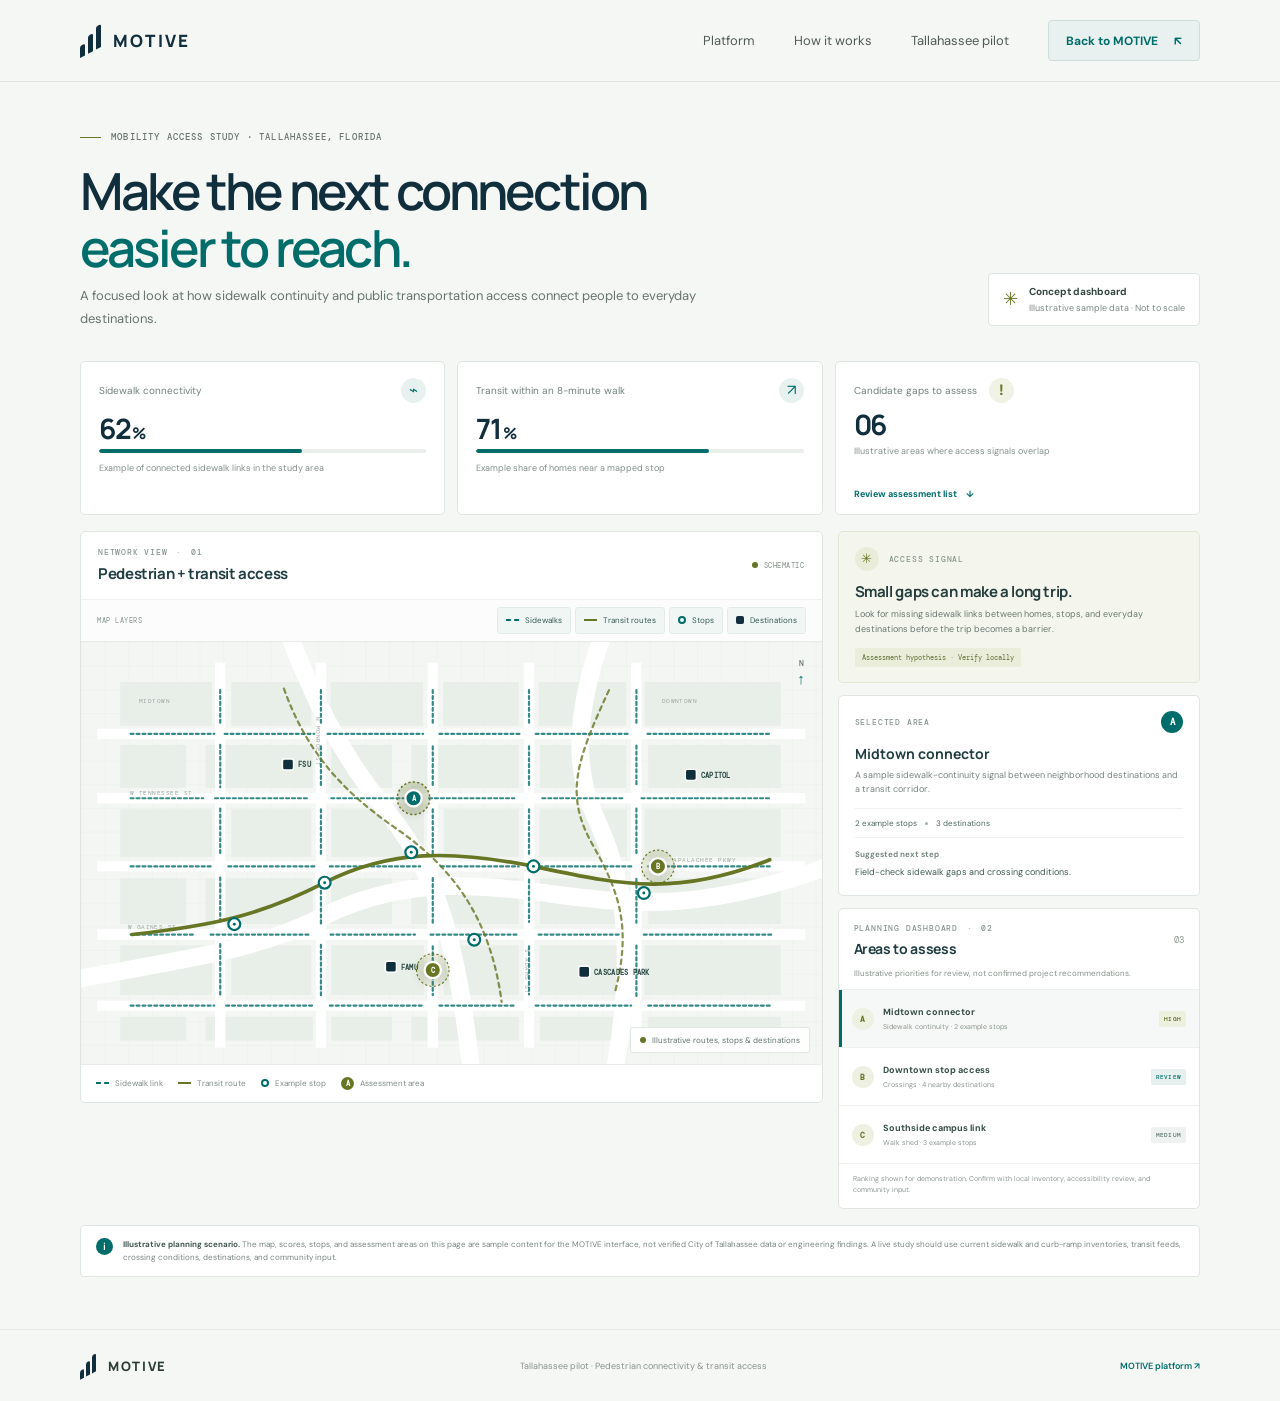
==== tallahassee.html @ 6d442eca "Add Tallahassee mobility access dashboard Co-authored-by: Copilot App <223556219+Copilot@users.norep" ====
<!doctype html>
<html lang="en">
  <head>
    <meta charset="UTF-8" />
    <meta name="viewport" content="width=device-width, initial-scale=1.0" />
    <meta
      name="description"
      content="Explore an illustrative MOTIVE planning dashboard for pedestrian connectivity and transit access in Tallahassee, Florida."
    />
    <meta name="theme-color" content="#ffffff" />
    <title>Tallahassee Pilot — MOTIVE</title>
    <link rel="stylesheet" href="styles.css" />
    <link rel="stylesheet" href="tallahassee.css" />
    <script src="tallahassee.js" defer></script>
  </head>
  <body class="city-page">
    <header class="site-header">
      <a class="brand" href="index.html" aria-label="MOTIVE home">
        <span class="brand-mark" aria-hidden="true"><span></span><span></span><span></span></span>
        <span>MOTIVE</span>
      </a>
      <button class="menu-toggle" type="button" aria-expanded="false" aria-controls="primary-nav">
        <span class="sr-only">Toggle navigation</span>
        <span></span><span></span>
      </button>
      <nav class="primary-nav" id="primary-nav" aria-label="Main navigation">
        <a href="index.html#platform">Platform</a>
        <a href="index.html#workflow">How it works</a>
        <a href="tallahassee.html" aria-current="page">Tallahassee pilot</a>
        <a class="nav-cta" href="index.html">Back to MOTIVE <span aria-hidden="true">↖</span></a>
      </nav>
    </header>

    <main class="city-dashboard">
      <section class="city-intro">
        <div>
          <p class="eyebrow"><span class="eyebrow-line"></span> Mobility access study · Tallahassee, Florida</p>
          <h1>Make the next connection<br /><span>easier to reach.</span></h1>
          <p class="city-description">
            A focused look at how sidewalk continuity and public transportation access connect people to everyday destinations.
          </p>
        </div>
        <div class="scenario-badge">
          <span class="scenario-icon" aria-hidden="true">✳</span>
          <span><strong>Concept dashboard</strong><small>Illustrative sample data · Not to scale</small></span>
        </div>
      </section>

      <section class="indicator-grid" aria-label="Illustrative mobility indicators">
        <article class="indicator-card">
          <div class="indicator-heading"><span>Sidewalk connectivity</span><span class="indicator-icon connectivity-icon" aria-hidden="true">⌁</span></div>
          <div class="indicator-value">62<span>%</span></div>
          <div class="indicator-track" role="progressbar" aria-label="Illustrative sidewalk connectivity" aria-valuemin="0" aria-valuemax="100" aria-valuenow="62"><i style="width: 62%"></i></div>
          <p>Example of connected sidewalk links in the study area</p>
        </article>
        <article class="indicator-card">
          <div class="indicator-heading"><span>Transit within an 8-minute walk</span><span class="indicator-icon transit-icon" aria-hidden="true">↗</span></div>
          <div class="indicator-value">71<span>%</span></div>
          <div class="indicator-track" role="progressbar" aria-label="Illustrative share within an eight-minute walk of transit" aria-valuemin="0" aria-valuemax="100" aria-valuenow="71"><i style="width: 71%"></i></div>
          <p>Example share of homes near a mapped stop</p>
        </article>
        <article class="indicator-card indicator-card-accent">
          <div class="indicator-heading"><span>Candidate gaps to assess</span><span class="indicator-icon gap-icon" aria-hidden="true">!</span></div>
          <div class="indicator-value">06</div>
          <p>Illustrative areas where access signals overlap</p>
          <a href="#planning-list" class="indicator-link">Review assessment list <span aria-hidden="true">↓</span></a>
        </article>
      </section>

      <section class="city-workspace" aria-label="Tallahassee mobility planning workspace">
        <div class="map-panel">
          <div class="panel-heading map-heading">
            <div>
              <p class="panel-kicker">NETWORK VIEW <span>·</span> 01</p>
              <h2>Pedestrian + transit access</h2>
            </div>
            <span class="map-scale"><i></i> SCHEMATIC</span>
          </div>
          <div class="map-toolbar">
            <span>MAP LAYERS</span>
            <div class="layer-toggles" role="group" aria-label="Toggle map layers">
              <button type="button" class="layer-toggle is-on" data-map-layer="sidewalks" aria-pressed="true"><i class="legend-line sidewalk-key"></i>Sidewalks</button>
              <button type="button" class="layer-toggle is-on" data-map-layer="transit" aria-pressed="true"><i class="legend-line transit-key"></i>Transit routes</button>
              <button type="button" class="layer-toggle is-on" data-map-layer="stops" aria-pressed="true"><i class="legend-stop"></i>Stops</button>
              <button type="button" class="layer-toggle is-on" data-map-layer="pois" aria-pressed="true"><i class="legend-poi"></i>Destinations</button>
            </div>
          </div>
          <div class="city-map">
            <svg class="city-map-art" viewBox="0 0 1000 570" role="img" aria-labelledby="city-map-title city-map-desc" preserveAspectRatio="xMidYMid meet">
              <title id="city-map-title">Schematic pedestrian and transit access map for Tallahassee, Florida</title>
              <desc id="city-map-desc">An illustrative city street grid with sidewalk connections, transit routes, stops, destinations, and three selectable candidate assessment areas. The map is not geographically precise.</desc>
              <defs>
                <pattern id="city-grid" width="32" height="32" patternUnits="userSpaceOnUse">
                  <path d="M32 0H0V32" fill="none" stroke="#e8ece8" stroke-width="1" />
                </pattern>
                <filter id="marker-shadow" x="-60%" y="-60%" width="220%" height="220%">
                  <feDropShadow dx="0" dy="3" stdDeviation="4" flood-color="#112e3c" flood-opacity=".16" />
                </filter>
              </defs>
              <rect width="1000" height="570" fill="#f3f6f2" />
              <rect width="1000" height="570" fill="url(#city-grid)" />
              <g class="city-blocks" aria-hidden="true">
                <path d="M53 54h124v59H53zM203 54h108v59H203zM337 54h125v59H337zM489 54h102v59H489zM618 54h118v59H618zM761 54h184v59H761z" />
                <path d="M53 139h89v58H53zM168 139h145v58H168zM338 139h82v58h-82zM446 139h145v58H446zM620 139h116v58H620zM766 139h179v58H766z" />
                <path d="M53 226h124v64H53zM203 226h108v64H203zM338 226h125v64H338zM490 226h101v64H490zM619 226h118v64H619zM761 226h184v64H761z" />
                <path d="M53 319h89v62H53zM168 319h145v62H168zM338 319h82v62h-82zM446 319h145v62H446zM620 319h116v62H620zM766 319h179v62H766z" />
                <path d="M53 410h124v67H53zM203 410h108v67H203zM338 410h125v67H338zM490 410h101v67H490zM619 410h118v67H619zM761 410h184v67H761z" />
                <path d="M53 506h89v32H53zM168 506h145v32H168zM338 506h82v32h-82zM446 506h145v32H446zM620 506h116v32H620zM766 506h179v32H766z" />
              </g>
              <g class="street-network" aria-hidden="true">
                <path d="M22 124H978M22 211H978M22 303H978M22 395H978M22 491H978" />
                <path d="M188 28V548M324 28V548M475 28V548M605 28V548M750 28V548" />
                <path d="M-20 458 C150 425 230 419 326 371 S507 324 619 338 827 371 1020 299" class="street-arterial" />
                <path d="M277 -20 C313 74 346 144 408 222 S506 372 528 590" class="street-arterial" />
                <path d="M708 -20 C676 68 658 157 694 235 S753 400 719 590" class="street-arterial" />
              </g>
              <g class="street-labels" aria-hidden="true">
                <text x="66" y="207">W TENNESSEE ST</text>
                <text x="63" y="388">W GAINES ST</text>
                <text x="800" y="297">APALACHEE PKWY</text>
                <text transform="translate(317 101) rotate(90)">N MONROE ST</text>
                <text transform="translate(600 415) rotate(90)">S ADAMS ST</text>
                <text x="78" y="83">MIDTOWN</text>
                <text x="784" y="83">DOWNTOWN</text>
              </g>
              <g id="layer-sidewalks" class="network-layer" aria-label="Illustrative sidewalk network">
                <path d="M67 124H180M194 124H315M333 124H462M484 124H594M614 124H741M765 124H932" />
                <path d="M67 211H165M181 211H307M338 211H450M470 211H585M623 211H732M757 211H932" />
                <path d="M67 303H179M199 303H316M336 303H458M486 303H591M611 303H743M766 303H934" />
                <path d="M67 395H151M175 395H309M337 395H451M472 395H589M618 395H729M760 395H932" />
                <path d="M67 491H180M196 491H314M336 491H462M484 491H588M614 491H743M766 491H932" />
                <path d="M188 65V112M188 139V196M188 225V288M188 318V377M188 408V477M324 65V113M324 141V197M324 226V288M324 320V380M324 409V477M475 65V112M475 141V196M475 226V288M475 319V379M475 411V477M605 65V111M605 141V197M605 226V286M605 321V378M605 411V476M750 65V111M750 140V196M750 225V287M750 320V379M750 410V478" />
              </g>
              <g id="layer-transit" class="network-layer" aria-label="Illustrative transit routes">
                <path d="M69 395 C177 383 241 370 329 325 S503 281 611 303 798 347 930 294" class="transit-route transit-route-main" />
                <path d="M274 63 C303 144 349 199 423 250 S552 366 568 486" class="transit-route transit-route-alt" />
                <path d="M713 65 C668 162 653 207 691 274 S743 388 721 473" class="transit-route transit-route-alt" />
              </g>
              <g id="layer-stops" class="network-layer" aria-label="Illustrative transit stops">
                <g class="transit-stop"><circle cx="207" cy="381" r="8" /><circle cx="207" cy="381" r="2" /></g>
                <g class="transit-stop"><circle cx="329" cy="325" r="8" /><circle cx="329" cy="325" r="2" /></g>
                <g class="transit-stop"><circle cx="446" cy="284" r="8" /><circle cx="446" cy="284" r="2" /></g>
                <g class="transit-stop"><circle cx="611" cy="303" r="8" /><circle cx="611" cy="303" r="2" /></g>
                <g class="transit-stop"><circle cx="760" cy="339" r="8" /><circle cx="760" cy="339" r="2" /></g>
                <g class="transit-stop"><circle cx="531" cy="402" r="8" /><circle cx="531" cy="402" r="2" /></g>
              </g>
              <g id="layer-pois" class="network-layer" aria-label="Illustrative public destinations">
                <g class="poi-marker"><rect x="272" y="158" width="15" height="15" rx="3" /><text x="293" y="169">FSU</text></g>
                <g class="poi-marker"><rect x="816" y="172" width="15" height="15" rx="3" /><text x="837" y="184">CAPITOL</text></g>
                <g class="poi-marker"><rect x="411" y="431" width="15" height="15" rx="3" /><text x="432" y="443">FAMU</text></g>
                <g class="poi-marker"><rect x="672" y="438" width="15" height="15" rx="3" /><text x="693" y="450">CASCADES PARK</text></g>
              </g>
              <g class="assessment-zone is-selected" data-zone="midtown" role="button" tabindex="0" aria-pressed="true" aria-label="Select Midtown connector assessment area" filter="url(#marker-shadow)">
                <circle class="zone-ring" cx="449" cy="211" r="22" /><circle class="zone-core" cx="449" cy="211" r="11" /><text x="449" y="215">A</text>
              </g>
              <g class="assessment-zone" data-zone="downtown" role="button" tabindex="0" aria-pressed="false" aria-label="Select Downtown stop access assessment area" filter="url(#marker-shadow)">
                <circle class="zone-ring" cx="779" cy="303" r="22" /><circle class="zone-core" cx="779" cy="303" r="11" /><text x="779" y="307">B</text>
              </g>
              <g class="assessment-zone" data-zone="southside" role="button" tabindex="0" aria-pressed="false" aria-label="Select Southside campus connection assessment area" filter="url(#marker-shadow)">
                <circle class="zone-ring" cx="475" cy="443" r="22" /><circle class="zone-core" cx="475" cy="443" r="11" /><text x="475" y="447">C</text>
              </g>
            </svg>
            <span class="map-north" aria-hidden="true">N <i>↑</i></span>
            <div class="map-note"><span class="map-note-dot"></span> Illustrative routes, stops &amp; destinations</div>
          </div>
          <div class="map-footnote">
            <span><i class="footnote-sidewalk"></i> Sidewalk link</span>
            <span><i class="footnote-transit"></i> Transit route</span>
            <span><i class="footnote-stop"></i> Example stop</span>
            <span><i class="footnote-zone">A</i> Assessment area</span>
          </div>
        </div>

        <aside class="planning-rail">
          <article class="insight-card">
            <div class="rail-card-heading"><span class="signal-icon" aria-hidden="true">✳</span><span class="panel-kicker">ACCESS SIGNAL</span></div>
            <h2>Small gaps can make a long trip.</h2>
            <p>Look for missing sidewalk links between homes, stops, and everyday destinations before the trip becomes a barrier.</p>
            <span class="insight-caveat">Assessment hypothesis · Verify locally</span>
          </article>

          <article class="selected-area-card" aria-live="polite">
            <div class="rail-card-heading"><span class="panel-kicker">SELECTED AREA</span><span class="selected-area-id" data-selected-id>A</span></div>
            <h2 data-selected-title>Midtown connector</h2>
            <p data-selected-description>A sample sidewalk-continuity signal between neighborhood destinations and a transit corridor.</p>
            <div class="selected-area-stats"><span data-selected-stops>2 example stops</span><i></i><span data-selected-pois>3 destinations</span></div>
            <p class="selected-action"><strong>Suggested next step</strong><span data-selected-action>Field-check sidewalk gaps and crossing conditions.</span></p>
          </article>

          <section class="planning-card" id="planning-list" aria-labelledby="planning-title">
            <div class="panel-heading planning-heading">
              <div><p class="panel-kicker">PLANNING DASHBOARD <span>·</span> 02</p><h2 id="planning-title">Areas to assess</h2></div>
              <span class="area-count">03</span>
            </div>
            <p class="planning-intro">Illustrative priorities for review, not confirmed project recommendations.</p>
            <div class="priority-list">
              <button class="priority-item is-selected" type="button" data-zone="midtown" aria-pressed="true">
                <span class="priority-letter">A</span>
                <span class="priority-copy"><strong>Midtown connector</strong><small>Sidewalk continuity · 2 example stops</small></span>
                <span class="priority-rank rank-high">HIGH</span>
              </button>
              <button class="priority-item" type="button" data-zone="downtown" aria-pressed="false">
                <span class="priority-letter">B</span>
                <span class="priority-copy"><strong>Downtown stop access</strong><small>Crossings · 4 nearby destinations</small></span>
                <span class="priority-rank rank-review">REVIEW</span>
              </button>
              <button class="priority-item" type="button" data-zone="southside" aria-pressed="false">
                <span class="priority-letter">C</span>
                <span class="priority-copy"><strong>Southside campus link</strong><small>Walk shed · 3 example stops</small></span>
                <span class="priority-rank rank-medium">MEDIUM</span>
              </button>
            </div>
            <p class="priority-disclaimer">Ranking shown for demonstration. Confirm with local inventory, accessibility review, and community input.</p>
          </section>
        </aside>
      </section>

      <section class="data-note" aria-label="Data note">
        <span class="data-note-icon" aria-hidden="true">i</span>
        <p><strong>Illustrative planning scenario.</strong> The map, scores, stops, and assessment areas on this page are sample content for the MOTIVE interface, not verified City of Tallahassee data or engineering findings. A live study should use current sidewalk and curb-ramp inventories, transit feeds, crossing conditions, destinations, and community input.</p>
      </section>
    </main>

    <footer class="site-footer city-footer">
      <a class="brand brand-footer" href="index.html" aria-label="MOTIVE home">
        <span class="brand-mark" aria-hidden="true"><span></span><span></span><span></span></span>
        <span>MOTIVE</span>
      </a>
      <span>Tallahassee pilot · Pedestrian connectivity &amp; transit access</span>
      <a href="index.html">MOTIVE platform <span aria-hidden="true">↗</span></a>
    </footer>
  </body>
</html>
---- styles.css ----
@import url("https://fonts.googleapis.com/css2?family=DM+Mono:wght@400;500&family=DM+Sans:wght@400;500;600;700&family=Manrope:wght@400;500;600;700;800&display=swap");

:root {
  color-scheme: light;
  --ink: #112e3c;
  --muted: #64716b;
  --green: #677624;
  --green-dark: #4d5a1d;
  --teal: #006d6a;
  --paper: #fff;
  --line: #dce1d9;
  --mono: "DM Mono", "Courier New", monospace;
  --sans: "DM Sans", Arial, sans-serif;
  --display: "Manrope", "DM Sans", Arial, sans-serif;
}

* { box-sizing: border-box; }
html { scroll-behavior: smooth; }
body {
  margin: 0;
  background: var(--paper);
  color: var(--ink);
  font-family: var(--sans);
  -webkit-font-smoothing: antialiased;
}
a { color: inherit; text-decoration: none; }
button { font: inherit; }
.sr-only {
  position: absolute;
  width: 1px;
  height: 1px;
  padding: 0;
  margin: -1px;
  overflow: hidden;
  clip: rect(0, 0, 0, 0);
  white-space: nowrap;
  border: 0;
}

.site-header {
  height: 82px;
  padding: 0 6.25%;
  display: flex;
  align-items: center;
  justify-content: space-between;
  border-bottom: 1px solid rgba(23, 36, 31, .09);
}
.brand {
  display: inline-flex;
  align-items: center;
  gap: 10px;
  font: 800 17px var(--display);
  letter-spacing: .13em;
}
.brand-mark, .preview-brand-mark {
  width: 23px;
  height: 23px;
  display: inline-flex;
  align-items: flex-end;
  gap: 3px;
  transform: skewY(-28deg);
}
.brand-mark span, .preview-brand-mark i {
  width: 5px;
  background: var(--ink);
  border-radius: 2px 2px 0 0;
}
.brand-mark span:nth-child(1), .preview-brand-mark i:nth-child(1) { height: 12px; }
.brand-mark span:nth-child(2), .preview-brand-mark i:nth-child(2) { height: 18px; }
.brand-mark span:nth-child(3), .preview-brand-mark i:nth-child(3) { height: 23px; }
.primary-nav { display: flex; align-items: center; gap: 39px; }
.primary-nav > a:not(.nav-cta) { color: #4f5c55; font-size: 13px; transition: color .2s ease; }
.primary-nav > a:not(.nav-cta):hover { color: #15241d; }
.nav-cta {
  height: 41px;
  display: inline-flex;
  align-items: center;
  gap: 16px;
  padding: 0 17px;
  color: var(--teal);
  background: #e8f1ef;
  border: 1px solid #cbdedb;
  border-radius: 4px;
  font-size: 12px;
  font-weight: 700;
  transition: background .2s ease, transform .2s ease;
}
.nav-cta:hover { background: #dcebe8; transform: translateY(-1px); }
.menu-toggle { display: none; }

.hero {
  position: relative;
  min-height: 710px;
  padding: 82px 6.25% 94px;
  display: grid;
  grid-template-columns: minmax(340px, .84fr) minmax(560px, 1.16fr);
  align-items: center;
  gap: 5.2%;
  overflow: hidden;
}
.hero::before {
  content: "";
  width: 800px;
  height: 800px;
  position: absolute;
  right: -320px;
  top: -420px;
  border: 1px solid rgba(109, 138, 106, .11);
  border-radius: 50%;
  box-shadow: 0 0 0 70px rgba(109, 138, 106, .025), 0 0 0 140px rgba(109, 138, 106, .025), 0 0 0 210px rgba(109, 138, 106, .025);
  pointer-events: none;
}
.hero-copy { position: relative; z-index: 1; padding-bottom: 20px; }
.eyebrow {
  display: flex;
  align-items: center;
  gap: 10px;
  margin: 0;
  color: #69756e;
  font: 500 9px var(--mono);
  letter-spacing: .13em;
  line-height: 1.6;
  text-transform: uppercase;
}
.eyebrow-line { display: inline-block; width: 21px; height: 1px; background: var(--green); }
.hero h1 {
  margin: 27px 0 19px;
  font: 600 clamp(38px, 4.1vw, 61px)/1.13 var(--display);
  letter-spacing: -.055em;
}
.hero h1 span { color: var(--teal); font-weight: 500; }
.hero-description {
  max-width: 430px;
  margin: 0;
  color: #66736c;
  font-size: 14px;
  line-height: 1.85;
}
.hero-actions { display: flex; align-items: center; gap: 25px; margin-top: 30px; }
.button {
  display: inline-flex;
  min-height: 48px;
  align-items: center;
  justify-content: center;
  gap: 26px;
  padding: 0 18px;
  border-radius: 3px;
  font-size: 12px;
  font-weight: 700;
  transition: transform .2s ease, background .2s ease;
}
.button:hover { transform: translateY(-2px); }
.button-dark { color: #fff; background: var(--ink); }
.button-dark:hover { background: #1b4653; }
.text-link { font-size: 11px; font-weight: 600; }
.text-link span { padding-left: 8px; color: #72816e; }
.hero-note {
  display: flex;
  align-items: center;
  gap: 12px;
  margin-top: 61px;
  color: #728077;
}
.note-icon { color: var(--green); font-size: 19px; }
.hero-note p { margin: 0; font-size: 10px; line-height: 1.7; }
.hero-note strong { color: #394a3e; font-weight: 600; }

.product-preview {
  position: relative;
  z-index: 1;
  width: 100%;
  overflow: hidden;
  background: #fbfcf9;
  border: 1px solid #dbe1d8;
  border-radius: 8px;
  box-shadow: 0 25px 65px rgba(35, 57, 43, .11), 0 2px 6px rgba(35, 57, 43, .04);
  animation: rise-in .7s ease-out both;
}
@keyframes rise-in { from { opacity: 0; transform: translateY(14px); } to { opacity: 1; transform: translateY(0); } }
.preview-topbar {
  height: 50px;
  display: flex;
  align-items: center;
  justify-content: space-between;
  padding: 0 17px;
  border-bottom: 1px solid #e8ebe5;
}
.preview-title { display: flex; align-items: center; gap: 9px; font-size: 11px; font-weight: 700; }
.preview-brand-mark { width: 16px; height: 15px; gap: 2px; }
.preview-brand-mark i { width: 3px; background: var(--teal); }
.preview-brand-mark i:nth-child(1) { height: 8px; }
.preview-brand-mark i:nth-child(2) { height: 12px; }
.preview-brand-mark i:nth-child(3) { height: 15px; }
.live-status { display: flex; align-items: center; gap: 6px; color: #6f7d73; font: 400 8px var(--mono); letter-spacing: .08em; }
.live-status span { width: 6px; height: 6px; border-radius: 50%; background: var(--teal); box-shadow: 0 0 0 3px #e6f0dc; }
.preview-body { min-height: 380px; display: grid; grid-template-columns: 185px minmax(0, 1fr); }
.preview-sidebar { padding: 23px 17px 18px; }
.sidebar-label, .insight-label { color: #8a958c; font: 400 8px var(--mono); letter-spacing: .09em; }
.preview-sidebar h2 { margin: 11px 0 7px; font: 700 21px/1.12 var(--display); letter-spacing: -.04em; }
.district-meta { display: flex; align-items: center; gap: 6px; color: #78847b; font-size: 8px; }
.status-dot { width: 5px; height: 5px; background: var(--teal); border-radius: 50%; }
.sidebar-rule { height: 1px; margin: 18px 0 15px; background: #e8ebe5; }
.metric { display: grid; grid-template-columns: 1fr auto; align-items: center; margin: 0 0 14px; }
.metric > span { color: #7f8a81; font-size: 8px; }
.metric > strong { color: #304337; font: 700 16px var(--display); }
.metric > strong span { font-size: 10px; }
.metric-track { grid-column: 1 / -1; height: 3px; margin-top: 8px; background: #e9eee4; border-radius: 3px; }
.metric-track i { display: block; width: 86%; height: 100%; background: var(--green); border-radius: inherit; }
.metric-change { grid-column: 1 / -1; margin-top: 5px; color: #75a149; font-size: 8px; }
.insight-label { color: #8b977f; }
.insight-copy { margin: 8px 0; color: #647168; font-size: 9px; line-height: 1.65; }
.insight-copy strong { color: #344a39; font-weight: 700; }
.insight-link { display: inline-flex; gap: 8px; color: var(--teal); font-size: 8px; font-weight: 700; }
.map-area { min-width: 0; border-left: 1px solid #e8ebe5; }
.map-controls { display: flex; gap: 4px; padding: 12px 13px; border-bottom: 1px solid #e8ebe5; }
.map-filter {
  padding: 6px 9px;
  color: #77827a;
  background: transparent;
  border: 1px solid transparent;
  border-radius: 3px;
  cursor: pointer;
  font-size: 8px;
  transition: color .2s ease, background .2s ease;
}
.map-filter:hover { color: #374c3d; }
.map-filter.is-selected { color: var(--teal); background: #e8f1ef; border-color: #d2e3e0; }
.map-canvas { position: relative; height: 303px; overflow: hidden; background: #e9eee7; }
.map-art { display: block; width: 100%; height: 100%; }
.road { fill: none; stroke: #f9faf7; }
.road-major { stroke-width: 19; }
.road-secondary { stroke-width: 12; }
.route { fill: none; stroke-linecap: round; stroke-linejoin: round; transition: opacity .25s ease; }
.route-transit { stroke: #006d6a; stroke-width: 4; }
.route-freight { stroke: #677624; stroke-width: 3.5; stroke-dasharray: 8 6; }
.network-layer.is-muted { opacity: .08; }
.route-alt { opacity: .76; }
.map-labels { fill: #839085; font: 8px var(--mono); letter-spacing: .1em; }
.opportunity circle:first-child { fill: #677624; stroke: #fff; stroke-width: 3; }
.opportunity circle:nth-child(2) { fill: #112e3c; }
.map-pin circle { fill: #006d6a; stroke: #fff; stroke-width: 3; }
.map-pin path { fill: none; stroke: #fff; stroke-width: 2; stroke-linecap: round; stroke-linejoin: round; }
.map-legend rect { fill: rgba(251, 252, 249, .91); stroke: #d8dfd5; }
.map-legend circle { fill: #006d6a; }
.map-legend line { stroke: #677624; stroke-width: 2; stroke-dasharray: 3 2; }
.map-legend text { fill: #718075; font: 7px var(--mono); letter-spacing: .06em; }
.map-callout {
  position: absolute;
  top: 43%;
  left: 47%;
  display: flex;
  align-items: center;
  gap: 8px;
  padding: 9px 10px;
  background: #fbfcf8;
  border: 1px solid #dce4d8;
  border-radius: 5px;
  box-shadow: 0 5px 16px rgba(42, 63, 46, .12);
  animation: callout-in .4s ease-out both;
  transition: opacity .2s ease;
}
@keyframes callout-in { from { opacity: 0; transform: translateY(5px); } to { opacity: 1; transform: translateY(0); } }
.callout-indicator { width: 7px; height: 7px; flex: 0 0 7px; background: #677624; border-radius: 50%; box-shadow: 0 0 0 3px #edf5e6; }
.map-callout strong, .map-callout small { display: block; white-space: nowrap; }
.map-callout strong { color: #37483b; font-size: 8px; }
.map-callout small { margin-top: 3px; color: #879188; font-size: 7px; }
.callout-arrow { color: #7b9970; font-size: 10px; }
.map-footer { height: 35px; display: flex; align-items: center; justify-content: space-between; padding: 0 13px; color: #89938b; font-size: 7px; }
.map-footer > span:first-child { display: flex; align-items: center; gap: 6px; color: #667568; font-weight: 600; }
.map-footer-dot { width: 5px; height: 5px; background: #006d6a; border-radius: 50%; }
.map-footer b { padding: 0 4px; color: #b2b9b1; }
.refresh-button { padding: 0; color: #65756a; background: none; border: 0; cursor: pointer; font-size: 7px; }
.refresh-button span { display: inline-block; padding-left: 3px; font-size: 10px; }
.refresh-button:active span { transform: rotate(45deg); }
.preview-caption { display: flex; gap: 10px; padding: 12px 17px; color: #8a948c; background: #f8f9f6; border-top: 1px solid #e8ebe5; font: 400 8px var(--mono); letter-spacing: .05em; }
.preview-caption span { color: #9bab8e; }
.hero-index { position: absolute; bottom: 36px; left: 6.25%; display: flex; align-items: center; gap: 9px; color: #9aa39b; font: 8px var(--mono); }
.hero-index span:first-child { color: #58744b; }
.hero-index i { width: 43px; height: 1px; background: #cdd5ca; }

.section-wrap { padding-right: 9%; padding-left: 9%; }
.workflow { padding-top: 106px; padding-bottom: 113px; background: #fff; }
.section-heading { display: flex; align-items: flex-end; justify-content: space-between; gap: 30px; margin-bottom: 44px; }
.section-heading h2, .closing h2 {
  margin: 20px 0 0;
  font: 600 clamp(34px, 3.3vw, 46px)/1.16 var(--display);
  letter-spacing: -.055em;
}
.section-intro { width: 300px; margin: 0 2px 6px 0; color: #718077; font-size: 12px; line-height: 1.8; }
.workflow-grid { display: grid; grid-template-columns: repeat(4, 1fr); border: 1px solid #e2e8de; }
.workflow-card { min-height: 250px; padding: 21px 20px 18px; border-right: 1px solid #e2e8de; transition: background .25s ease, transform .25s ease; }
.workflow-card:last-child { border-right: 0; }
.workflow-card:hover { position: relative; z-index: 1; background: #f8fbf5; transform: translateY(-4px); }
.card-top { display: flex; align-items: center; justify-content: space-between; }
.step-number { color: #90a087; font: 400 9px var(--mono); }
.step-icon { width: 31px; height: 31px; position: relative; display: inline-flex; align-items: center; justify-content: center; color: #006d6a; }
.icon-integrate i { position: absolute; width: 7px; height: 7px; border: 1px solid #87a37a; border-radius: 50%; }
.icon-integrate i:nth-child(1) { left: 2px; top: 4px; }
.icon-integrate i:nth-child(2) { right: 2px; top: 4px; }
.icon-integrate i:nth-child(3) { left: 12px; bottom: 3px; background: #a7cc85; }
.icon-integrate::before, .icon-integrate::after { content: ""; position: absolute; width: 13px; height: 1px; top: 13px; left: 7px; background: #a8b99e; transform: rotate(31deg); }
.icon-integrate::after { transform: rotate(-31deg); }
.icon-connect i { position: absolute; width: 7px; height: 7px; border: 1px solid #87a37a; border-radius: 50%; }
.icon-connect i:nth-child(1) { left: 2px; top: 12px; }
.icon-connect i:nth-child(2) { right: 2px; top: 12px; }
.icon-connect i:nth-child(3) { left: 12px; top: 2px; background: #a7cc85; }
.icon-connect::before, .icon-connect::after { content: ""; position: absolute; height: 1px; width: 10px; left: 8px; top: 13px; background: #a8b99e; }
.icon-connect::after { transform: rotate(55deg); top: 9px; left: 9px; }
.icon-analyze i { position: absolute; bottom: 3px; width: 5px; background: #98b586; border-radius: 2px 2px 0 0; }
.icon-analyze i:nth-child(1) { left: 4px; height: 11px; }
.icon-analyze i:nth-child(2) { left: 13px; height: 18px; background: #72955f; }
.icon-analyze i:nth-child(3) { left: 22px; height: 14px; }
.icon-visualize i { position: absolute; border: 1px solid #84a179; border-radius: 50%; }
.icon-visualize i:nth-child(1) { width: 25px; height: 25px; }
.icon-visualize i:nth-child(2) { width: 15px; height: 15px; }
.icon-visualize i:nth-child(3) { width: 5px; height: 5px; background: #a7cc85; }
.workflow-card h3 { margin: 27px 0 9px; font: 700 19px var(--display); letter-spacing: -.035em; }
.workflow-card p { min-height: 60px; max-width: 220px; margin: 0; color: #77837a; font-size: 11px; line-height: 1.7; }
.card-footer { display: flex; justify-content: space-between; margin-top: 19px; padding-top: 12px; color: #839080; border-top: 1px solid #e8ece5; font-size: 8px; }
.card-footer b { color: #719063; font-size: 10px; }

.closing {
  position: relative;
  min-height: 348px;
  display: grid;
  grid-template-columns: 1fr auto;
  align-content: center;
  align-items: end;
  column-gap: 30px;
  padding-top: 57px;
  padding-bottom: 62px;
  overflow: hidden;
  color: #fff;
  background: #112e3c;
}
.closing::after {
  content: "";
  position: absolute;
  width: 430px;
  height: 430px;
  right: 6%;
  top: -240px;
  border: 1px solid rgba(198, 230, 177, .13);
  border-radius: 50%;
  box-shadow: 0 0 0 52px rgba(198, 230, 177, .025), 0 0 0 104px rgba(198, 230, 177, .025), 0 0 0 156px rgba(198, 230, 177, .025);
}
.closing .eyebrow { color: #d2dcda; }
.closing .eyebrow-line { background: #677624; }
.closing h2 { margin-top: 19px; font-size: clamp(36px, 3.6vw, 50px); }
.closing h2 span { color: #fff; }
.button-light { position: relative; z-index: 1; margin-bottom: 8px; color: #fff; background: #677624; }
.button-light:hover { background: #4d5a1d; }
.closing-note { grid-column: 1 / -1; margin: 28px 0 0; color: #a4b3a5; font-size: 10px; }
.closing-mark { position: absolute; top: 48px; right: 9%; display: grid; grid-template-columns: 9px 9px; gap: 6px; opacity: .28; transform: skewY(-28deg); }
.closing-mark span { width: 8px; height: 23px; background: #677624; border-radius: 2px; }
.closing-mark span:nth-child(2) { height: 35px; }
.closing-mark span:nth-child(3) { height: 15px; }
.closing-mark span:nth-child(4) { height: 28px; }
.site-footer {
  min-height: 76px;
  display: flex;
  align-items: center;
  justify-content: space-between;
  padding: 0 6.25%;
  color: #87928a;
  font-size: 9px;
}
.brand-footer { color: #2c3d32; font-size: 13px; }
.brand-footer .brand-mark { width: 18px; height: 18px; gap: 2px; }
.brand-footer .brand-mark span { width: 4px; }
.brand-footer .brand-mark span:nth-child(1) { height: 9px; }
.brand-footer .brand-mark span:nth-child(2) { height: 14px; }
.brand-footer .brand-mark span:nth-child(3) { height: 18px; }

@media (min-width: 1500px) {
  .hero { padding-right: max(6.25%, calc((100vw - 1380px) / 2)); padding-left: max(6.25%, calc((100vw - 1380px) / 2)); }
  .section-wrap { padding-right: max(9%, calc((100vw - 1280px) / 2)); padding-left: max(9%, calc((100vw - 1280px) / 2)); }
}
@media (max-width: 1120px) {
  .hero { grid-template-columns: minmax(300px, .8fr) minmax(500px, 1.2fr); gap: 3%; padding-right: 4%; padding-left: 4%; }
  .hero h1 { font-size: clamp(36px, 4.3vw, 52px); }
  .section-wrap { padding-right: 6%; padding-left: 6%; }
  .hero-index { left: 4%; }
}
@media (max-width: 900px) {
  .hero { grid-template-columns: 1fr; gap: 47px; padding: 69px 7% 84px; }
  .hero-copy { max-width: 590px; }
  .hero h1 { font-size: clamp(42px, 7vw, 64px); }
  .hero-note { margin-top: 32px; }
  .product-preview { max-width: 760px; justify-self: center; }
  .hero-index { left: 7%; bottom: 34px; }
  .workflow { padding-top: 83px; padding-bottom: 85px; }
  .workflow-grid { grid-template-columns: repeat(2, 1fr); }
  .workflow-card { min-height: 230px; }
  .workflow-card:nth-child(2) { border-right: 0; }
  .workflow-card:nth-child(-n+2) { border-bottom: 1px solid #e2e8de; }
}
@media (max-width: 620px) {
  .site-header { height: 68px; padding: 0 6%; }
  .brand { font-size: 15px; }
  .menu-toggle {
    display: flex;
    width: 40px;
    height: 40px;
    flex-direction: column;
    justify-content: center;
    align-items: center;
    gap: 5px;
    border: 1px solid #dce3d8;
    border-radius: 3px;
    background: transparent;
    cursor: pointer;
  }
  .menu-toggle > span:not(.sr-only) { width: 15px; height: 1px; background: #334639; transition: transform .2s ease; }
  .menu-toggle[aria-expanded="true"] > span:nth-last-child(2) { transform: translateY(3px) rotate(45deg); }
  .menu-toggle[aria-expanded="true"] > span:last-child { transform: translateY(-3px) rotate(-45deg); }
  .primary-nav {
    position: absolute;
    z-index: 5;
    top: 67px;
    left: 0;
    right: 0;
    display: none;
    align-items: stretch;
    gap: 0;
    padding: 9px 6% 17px;
    background: #fff;
    border-bottom: 1px solid #dce1d9;
  }
  .primary-nav.is-open { display: flex; flex-direction: column; }
  .primary-nav > a:not(.nav-cta) { padding: 12px 0; }
  .nav-cta { justify-content: space-between; margin-top: 5px; }
  .hero { gap: 35px; padding: 52px 6% 78px; }
  .eyebrow { font-size: 8px; letter-spacing: .09em; }
  .eyebrow-line { width: 16px; }
  .hero h1 { margin-top: 22px; font-size: clamp(37px, 10.1vw, 53px); }
  .hero-description { max-width: 380px; font-size: 13px; }
  .hero-actions { align-items: flex-start; flex-direction: column; gap: 17px; margin-top: 23px; }
  .hero-note { margin-top: 29px; }
  .product-preview { border-radius: 5px; }
  .preview-body { grid-template-columns: 1fr; }
  .preview-sidebar { display: grid; grid-template-columns: 1fr 1fr; column-gap: 12px; padding: 17px 15px 7px; }
  .sidebar-label, .preview-sidebar h2, .district-meta, .preview-sidebar .sidebar-rule, .preview-sidebar .insight-label, .preview-sidebar .insight-copy, .preview-sidebar .insight-link { grid-column: 1 / -1; }
  .preview-sidebar h2 { margin-top: 7px; font-size: 19px; }
  .preview-sidebar h2 br { display: none; }
  .district-meta { margin-bottom: 1px; }
  .preview-sidebar .sidebar-rule { margin: 12px 0; }
  .metric { margin-bottom: 8px; }
  .preview-sidebar .sidebar-rule:nth-of-type(2) { margin-top: 5px; }
  .preview-sidebar .insight-copy { margin-top: 6px; margin-bottom: 6px; }
  .map-area { border-top: 1px solid #e8ebe5; border-left: 0; }
  .map-canvas { height: clamp(210px, 63vw, 290px); }
  .map-controls { padding: 9px 10px; }
  .map-callout { left: 40%; }
  .map-footer { padding: 0 10px; font-size: 6px; }
  .preview-caption { padding: 10px 13px; font-size: 7px; }
  .hero-index { left: 6%; bottom: 30px; }
  .section-wrap { padding-right: 6%; padding-left: 6%; }
  .workflow { padding-top: 69px; padding-bottom: 69px; }
  .section-heading { align-items: flex-start; flex-direction: column; gap: 16px; margin-bottom: 28px; }
  .section-heading h2 { font-size: 37px; }
  .section-intro { width: auto; max-width: 380px; font-size: 11px; }
  .workflow-grid { grid-template-columns: 1fr; }
  .workflow-card { min-height: 205px; padding: 19px; border-right: 0; border-bottom: 1px solid #e2e8de; }
  .workflow-card:nth-child(3) { border-bottom: 1px solid #e2e8de; }
  .workflow-card:last-child { border-bottom: 0; }
  .workflow-card h3 { margin-top: 20px; }
  .workflow-card p { min-height: auto; }
  .card-footer { max-width: 240px; margin-top: 15px; }
  .closing { min-height: 350px; grid-template-columns: 1fr; align-items: start; gap: 27px; padding-top: 71px; padding-bottom: 38px; }
  .closing h2 { font-size: 39px; }
  .button-light { justify-self: start; margin: 0; }
  .closing-note { margin-top: 3px; line-height: 1.6; }
  .closing-mark { top: 37px; right: 9%; }
  .site-footer { min-height: 82px; flex-wrap: wrap; gap: 5px 14px; padding: 15px 6%; }
  .site-footer > span:nth-child(2) { order: 3; width: 100%; }
}
@media (prefers-reduced-motion: reduce) {
  *, *::before, *::after { scroll-behavior: auto !important; animation-duration: .01ms !important; animation-iteration-count: 1 !important; transition-duration: .01ms !important; }
}
---- tallahassee.css ----
.city-page {
  min-height: 100vh;
  background: #f5f7f5;
}

.city-dashboard {
  max-width: 1540px;
  margin: 0 auto;
  padding: 48px 6.25% 52px;
}

.city-intro {
  display: flex;
  align-items: flex-end;
  justify-content: space-between;
  gap: 30px;
  margin-bottom: 30px;
}

.city-intro h1 {
  margin: 18px 0 10px;
  color: #112e3c;
  font: 600 clamp(35px, 4vw, 52px)/1.1 var(--display);
  letter-spacing: -.055em;
}

.city-intro h1 span { color: #006d6a; }

.city-description {
  max-width: 650px;
  margin: 0;
  color: #667570;
  font-size: 13px;
  line-height: 1.75;
}

.scenario-badge {
  display: flex;
  flex: 0 0 auto;
  align-items: center;
  gap: 11px;
  margin-bottom: 5px;
  padding: 11px 14px;
  background: #fff;
  border: 1px solid #dfe6e2;
  border-radius: 4px;
}

.scenario-icon {
  color: #677624;
  font-size: 18px;
}

.scenario-badge strong, .scenario-badge small { display: block; }
.scenario-badge strong { color: #31463f; font-size: 10px; }
.scenario-badge small { margin-top: 4px; color: #7d8a85; font-size: 9px; }

.indicator-grid {
  display: grid;
  grid-template-columns: repeat(3, minmax(0, 1fr));
  gap: 12px;
  margin-bottom: 16px;
}

.indicator-card {
  min-height: 154px;
  padding: 16px 18px 14px;
  background: #fff;
  border: 1px solid #e0e6e2;
  border-radius: 5px;
}

.indicator-heading {
  display: flex;
  align-items: center;
  justify-content: space-between;
  gap: 12px;
  color: #71807a;
  font-size: 10px;
}

.indicator-icon {
  width: 25px;
  height: 25px;
  display: grid;
  place-items: center;
  border-radius: 50%;
  color: #006d6a;
  background: #e7f1ef;
  font-size: 15px;
}

.gap-icon { color: #677624; background: #f0f2e6; font-weight: 700; }
.indicator-value { margin: 11px 0 7px; color: #112e3c; font: 700 28px/1 var(--display); letter-spacing: -.05em; }
.indicator-value span { padding-left: 2px; font-size: 16px; }
.indicator-track { height: 4px; margin: 0 0 9px; overflow: hidden; background: #e9eeeb; border-radius: 4px; }
.indicator-track i { display: block; height: 100%; background: #006d6a; border-radius: inherit; }
.indicator-card p { margin: 0; color: #84908b; font-size: 9px; line-height: 1.55; }
.indicator-card-accent { display: flex; flex-direction: column; align-items: flex-start; }
.indicator-card-accent .indicator-value { margin-top: 7px; }
.indicator-link { display: inline-flex; gap: 9px; margin-top: auto; padding-top: 9px; color: #006d6a; font-size: 9px; font-weight: 700; }

.city-workspace {
  display: grid;
  grid-template-columns: minmax(0, 1.68fr) minmax(305px, .82fr);
  align-items: start;
  gap: 15px;
}

.map-panel, .planning-card {
  overflow: hidden;
  background: #fff;
  border: 1px solid #dfe6e2;
  border-radius: 5px;
}

.panel-heading {
  display: flex;
  align-items: center;
  justify-content: space-between;
  gap: 14px;
}

.map-heading { min-height: 67px; padding: 12px 17px; }
.panel-kicker { margin: 0; color: #8a9690; font: 500 8px var(--mono); letter-spacing: .1em; }
.panel-kicker span { padding: 0 3px; color: #a7b0aa; }
.map-heading h2, .planning-heading h2 { margin: 6px 0 0; color: #203d42; font: 700 15px var(--display); letter-spacing: -.025em; }
.map-scale { display: flex; align-items: center; gap: 6px; color: #819087; font: 400 7px var(--mono); letter-spacing: .08em; }
.map-scale i { width: 6px; height: 6px; border-radius: 50%; background: #677624; }

.map-toolbar {
  min-height: 43px;
  display: flex;
  align-items: center;
  justify-content: space-between;
  gap: 12px;
  padding: 6px 16px;
  background: #fbfcfb;
  border-top: 1px solid #edf0ed;
  border-bottom: 1px solid #e8ede9;
}

.map-toolbar > span { flex: 0 0 auto; color: #89958e; font: 400 7px var(--mono); letter-spacing: .08em; }
.layer-toggles { display: flex; align-items: center; gap: 4px; }
.layer-toggle {
  min-height: 27px;
  display: inline-flex;
  align-items: center;
  gap: 6px;
  padding: 0 8px;
  color: #7b8881;
  background: transparent;
  border: 1px solid transparent;
  border-radius: 3px;
  cursor: pointer;
  font-size: 8px;
  transition: color .18s ease, background .18s ease, border-color .18s ease;
}
.layer-toggle:hover { color: #314b48; }
.layer-toggle.is-on { color: #385b56; background: #f0f6f4; border-color: #e1ece8; }
.layer-toggle:focus-visible, .priority-item:focus-visible, .assessment-zone:focus-visible { outline: 2px solid #006d6a; outline-offset: 2px; }
.legend-line { width: 13px; height: 0; border-top: 2px solid; }
.sidewalk-key { border-color: #006d6a; border-top-style: dashed; }
.transit-key { border-color: #677624; }
.legend-stop { width: 8px; height: 8px; border: 2px solid #006d6a; border-radius: 50%; }
.legend-poi { width: 8px; height: 8px; background: #112e3c; border-radius: 2px; }

.city-map {
  position: relative;
  overflow: hidden;
  background: #f3f6f2;
}

.city-map-art { display: block; width: 100%; height: auto; min-height: 300px; }
.city-blocks path { fill: #e8eee8; }
.street-network path { fill: none; stroke: #fff; stroke-width: 14; }
.street-network .street-arterial { stroke: #fff; stroke-width: 24; }
.street-labels { fill: #9aa59f; font: 8px var(--mono); letter-spacing: .08em; }
.network-layer { transition: opacity .2s ease; }
.network-layer[hidden] { display: none; }
#layer-sidewalks path { fill: none; stroke: #006d6a; stroke-width: 3; stroke-dasharray: 4 4; stroke-linecap: round; opacity: .8; }
.transit-route { fill: none; stroke: #677624; stroke-linecap: round; stroke-linejoin: round; }
.transit-route-main { stroke-width: 5; }
.transit-route-alt { stroke-width: 3; stroke-dasharray: 6 6; opacity: .8; }
.transit-stop circle:first-child { fill: #fff; stroke: #006d6a; stroke-width: 3; }
.transit-stop circle:last-child { fill: #006d6a; }
.poi-marker rect { fill: #112e3c; stroke: #fff; stroke-width: 2; }
.poi-marker text { fill: #314f4b; font: 700 9px var(--mono); letter-spacing: .04em; }
.assessment-zone { cursor: pointer; }
.assessment-zone .zone-ring { fill: #677624; fill-opacity: .12; stroke: #677624; stroke-width: 1.5; stroke-dasharray: 3 3; }
.assessment-zone .zone-core { fill: #677624; stroke: #fff; stroke-width: 3; transition: fill .2s ease, r .2s ease; }
.assessment-zone text { fill: #fff; text-anchor: middle; font: 700 10px var(--mono); pointer-events: none; }
.assessment-zone.is-selected .zone-ring { fill-opacity: .22; stroke-width: 2; }
.assessment-zone.is-selected .zone-core { fill: #006d6a; }
.assessment-zone:hover .zone-ring { stroke-width: 2.5; }
.map-north { position: absolute; top: 16px; right: 16px; display: grid; justify-items: center; gap: 1px; color: #63726c; font: 500 8px var(--mono); }
.map-north i { color: #006d6a; font-size: 15px; font-style: normal; }
.map-note { position: absolute; right: 12px; bottom: 11px; display: flex; align-items: center; gap: 6px; padding: 7px 9px; color: #64746d; background: rgba(255,255,255,.92); border: 1px solid #dfe7e1; border-radius: 3px; font-size: 8px; }
.map-note-dot { width: 6px; height: 6px; background: #677624; border-radius: 50%; }
.map-footnote { min-height: 38px; display: flex; flex-wrap: wrap; align-items: center; gap: 15px; padding: 8px 15px; border-top: 1px solid #e8ede9; }
.map-footnote > span { display: inline-flex; align-items: center; gap: 6px; color: #7f8b85; font-size: 8px; }
.footnote-sidewalk, .footnote-transit { width: 13px; height: 0; border-top: 2px solid #006d6a; }
.footnote-sidewalk { border-top-style: dashed; }
.footnote-transit { border-color: #677624; }
.footnote-stop { width: 8px; height: 8px; border: 2px solid #006d6a; border-radius: 50%; }
.footnote-zone { width: 13px; height: 13px; display: grid; place-items: center; color: #fff; background: #677624; border-radius: 50%; font: 700 7px var(--mono); font-style: normal; }

.planning-rail { display: grid; gap: 12px; }
.insight-card, .selected-area-card { padding: 15px 16px; background: #fff; border: 1px solid #dfe6e2; border-radius: 5px; }
.insight-card { background: #f4f6ed; border-color: #e3e7d2; }
.rail-card-heading { display: flex; align-items: center; justify-content: space-between; gap: 10px; }
.signal-icon { width: 24px; height: 24px; display: grid; place-items: center; color: #677624; background: #e9ecd9; border-radius: 50%; font-size: 13px; }
.insight-card .rail-card-heading { justify-content: flex-start; }
.insight-card h2 { max-width: 250px; margin: 11px 0 6px; color: #263d3d; font: 700 15px/1.3 var(--display); letter-spacing: -.025em; }
.insight-card > p { margin: 0; color: #697871; font-size: 9px; line-height: 1.65; }
.insight-caveat { display: inline-flex; margin-top: 11px; padding: 5px 7px; color: #65713a; background: #e9edd9; border-radius: 2px; font: 400 7px var(--mono); }
.selected-area-id { min-width: 22px; height: 22px; display: grid; place-items: center; color: #fff; background: #006d6a; border-radius: 50%; font: 700 9px var(--mono); }
.selected-area-card h2 { margin: 11px 0 5px; color: #203d42; font: 700 14px var(--display); }
.selected-area-card > p { margin: 0; color: #78857f; font-size: 9px; line-height: 1.6; }
.selected-area-stats { display: flex; align-items: center; gap: 8px; margin-top: 12px; padding: 9px 0; color: #4f6962; border-top: 1px solid #edf0ed; border-bottom: 1px solid #edf0ed; font-size: 8px; }
.selected-area-stats i { width: 3px; height: 3px; background: #a6b0aa; border-radius: 50%; }
.selected-area-card .selected-action { display: grid; gap: 4px; margin-top: 10px; }
.selected-action strong { color: #7a8980; font-size: 8px; }
.selected-action span { color: #425d57; font-size: 9px; }

.planning-card { padding: 14px 0 0; }
.planning-heading { padding: 0 15px; }
.planning-heading h2 { font-size: 14px; }
.area-count { color: #8d9991; font: 400 9px var(--mono); }
.planning-intro { margin: 9px 15px 10px; color: #849088; font-size: 8px; line-height: 1.55; }
.priority-list { border-top: 1px solid #edf0ed; }
.priority-item { width: 100%; min-height: 58px; display: flex; align-items: center; gap: 9px; padding: 9px 13px; text-align: left; background: #fff; border: 0; border-bottom: 1px solid #edf0ed; cursor: pointer; transition: background .2s ease; }
.priority-item:hover, .priority-item.is-selected { background: #f5f8f6; }
.priority-item.is-selected { box-shadow: inset 3px 0 #006d6a; }
.priority-letter { width: 22px; height: 22px; flex: 0 0 22px; display: grid; place-items: center; color: #677624; background: #eef0e2; border-radius: 50%; font: 700 8px var(--mono); }
.priority-copy { min-width: 0; flex: 1; }
.priority-copy strong, .priority-copy small { display: block; }
.priority-copy strong { overflow: hidden; color: #354c47; font-size: 9px; text-overflow: ellipsis; white-space: nowrap; }
.priority-copy small { margin-top: 4px; overflow: hidden; color: #8a958e; font-size: 7px; text-overflow: ellipsis; white-space: nowrap; }
.priority-rank { flex: 0 0 auto; padding: 4px 5px; border-radius: 2px; font: 500 6px var(--mono); letter-spacing: .03em; }
.rank-high { color: #536018; background: #edf0df; }
.rank-review { color: #006d6a; background: #e6f0ee; }
.rank-medium { color: #56716b; background: #edf2f0; }
.priority-disclaimer { margin: 0; padding: 10px 14px 12px; color: #8b9690; font-size: 7px; line-height: 1.55; }

.data-note { display: flex; align-items: flex-start; gap: 10px; margin-top: 16px; padding: 12px 15px; background: #fff; border: 1px solid #e0e6e2; border-radius: 4px; }
.data-note-icon { width: 17px; height: 17px; flex: 0 0 17px; display: grid; place-items: center; color: #fff; background: #006d6a; border-radius: 50%; font: 700 10px var(--display); }
.data-note p { margin: 0; color: #78857e; font-size: 8px; line-height: 1.65; }
.data-note strong { color: #41574e; }
.city-footer { min-height: 72px; border-top: 1px solid #e5eae6; }
.city-footer > a:last-child { color: #006d6a; font-size: 9px; font-weight: 600; }

@media (min-width: 1500px) {
  .city-dashboard { padding-right: max(6.25%, calc((100vw - 1380px) / 2)); padding-left: max(6.25%, calc((100vw - 1380px) / 2)); }
}

@media (max-width: 1040px) {
  .city-dashboard { padding-right: 4%; padding-left: 4%; }
  .city-workspace { grid-template-columns: minmax(0, 1.35fr) minmax(280px, .85fr); gap: 12px; }
  .map-toolbar { align-items: flex-start; flex-direction: column; gap: 5px; padding-top: 8px; padding-bottom: 8px; }
  .layer-toggles { flex-wrap: wrap; }
  .map-footnote { gap: 9px 13px; }
}

@media (max-width: 760px) {
  .city-dashboard { padding: 38px 5% 42px; }
  .city-intro { align-items: flex-start; flex-direction: column; gap: 17px; margin-bottom: 23px; }
  .city-intro h1 { font-size: clamp(36px, 8vw, 49px); }
  .scenario-badge { margin: 0; }
  .indicator-grid { gap: 8px; }
  .indicator-card { min-height: 143px; padding: 13px; }
  .indicator-heading { align-items: flex-start; font-size: 9px; }
  .city-workspace { grid-template-columns: 1fr; }
  .planning-rail { grid-template-columns: repeat(2, minmax(0, 1fr)); }
  .planning-card { grid-column: 1 / -1; }
  .layer-toggle { padding-right: 6px; padding-left: 6px; }
  .city-footer { padding-right: 5%; padding-left: 5%; }
}

@media (max-width: 520px) {
  .city-dashboard { padding: 31px 4% 34px; }
  .city-intro .eyebrow { font-size: 7px; }
  .city-intro h1 { font-size: 37px; }
  .city-description { font-size: 11px; }
  .indicator-grid { grid-template-columns: 1fr; }
  .indicator-card { min-height: auto; }
  .indicator-card-accent { min-height: 118px; }
  .city-workspace { gap: 10px; }
  .map-heading { min-height: 61px; padding-right: 12px; padding-left: 12px; }
  .map-heading h2 { font-size: 13px; }
  .map-toolbar { padding-right: 10px; padding-left: 10px; }
  .layer-toggles { gap: 2px; }
  .layer-toggle { min-height: 25px; padding-right: 5px; padding-left: 5px; font-size: 7px; }
  .city-map-art { min-height: 185px; }
  .street-labels { font-size: 10px; }
  .map-footnote { gap: 7px 11px; padding-right: 10px; padding-left: 10px; }
  .map-footnote > span { font-size: 7px; }
  .map-note { right: 6px; bottom: 6px; padding: 5px 6px; font-size: 6px; }
  .planning-rail { grid-template-columns: 1fr; }
  .planning-card { grid-column: auto; }
  .city-footer { align-items: flex-start; }
  .city-footer > span { order: 3; width: 100%; }
}

@media (prefers-reduced-motion: reduce) {
  .city-page *, .city-page *::before, .city-page *::after { scroll-behavior: auto !important; transition-duration: .01ms !important; }
}
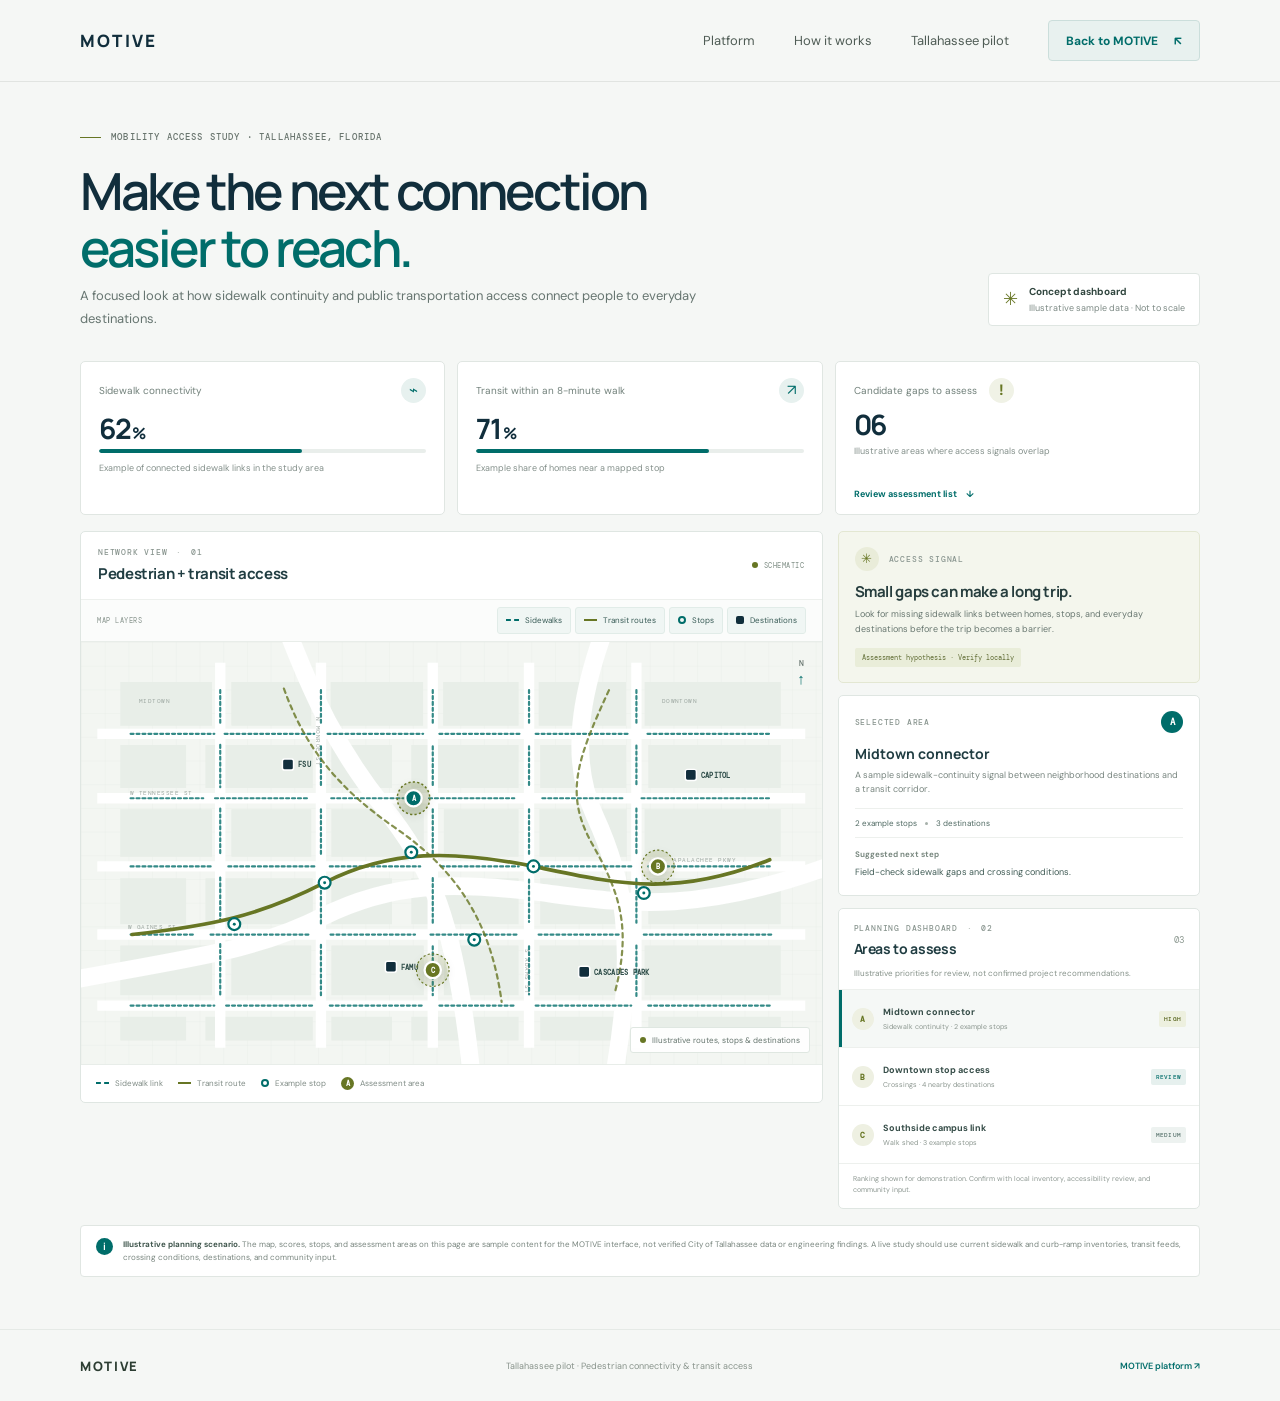
==== commit 9c5163e7: "Use text-only MOTIVE wordmark Co-authored-by: Copilot App <223556219+Copilot@users.noreply.github.co" ====
--- a/tallahassee.html
+++ b/tallahassee.html
@@ -16,7 +16,6 @@
   <body class="city-page">
     <header class="site-header">
       <a class="brand" href="index.html" aria-label="MOTIVE home">
-        <span class="brand-mark" aria-hidden="true"><span></span><span></span><span></span></span>
         <span>MOTIVE</span>
       </a>
       <button class="menu-toggle" type="button" aria-expanded="false" aria-controls="primary-nav">
@@ -223,7 +222,6 @@
 
     <footer class="site-footer city-footer">
       <a class="brand brand-footer" href="index.html" aria-label="MOTIVE home">
-        <span class="brand-mark" aria-hidden="true"><span></span><span></span><span></span></span>
         <span>MOTIVE</span>
       </a>
       <span>Tallahassee pilot · Pedestrian connectivity &amp; transit access</span>
--- a/styles.css
+++ b/styles.css
@@ -48,26 +48,9 @@
 .brand {
   display: inline-flex;
   align-items: center;
-  gap: 10px;
   font: 800 17px var(--display);
   letter-spacing: .13em;
 }
-.brand-mark, .preview-brand-mark {
-  width: 23px;
-  height: 23px;
-  display: inline-flex;
-  align-items: flex-end;
-  gap: 3px;
-  transform: skewY(-28deg);
-}
-.brand-mark span, .preview-brand-mark i {
-  width: 5px;
-  background: var(--ink);
-  border-radius: 2px 2px 0 0;
-}
-.brand-mark span:nth-child(1), .preview-brand-mark i:nth-child(1) { height: 12px; }
-.brand-mark span:nth-child(2), .preview-brand-mark i:nth-child(2) { height: 18px; }
-.brand-mark span:nth-child(3), .preview-brand-mark i:nth-child(3) { height: 23px; }
 .primary-nav { display: flex; align-items: center; gap: 39px; }
 .primary-nav > a:not(.nav-cta) { color: #4f5c55; font-size: 13px; transition: color .2s ease; }
 .primary-nav > a:not(.nav-cta):hover { color: #15241d; }
@@ -186,11 +169,6 @@
   border-bottom: 1px solid #e8ebe5;
 }
 .preview-title { display: flex; align-items: center; gap: 9px; font-size: 11px; font-weight: 700; }
-.preview-brand-mark { width: 16px; height: 15px; gap: 2px; }
-.preview-brand-mark i { width: 3px; background: var(--teal); }
-.preview-brand-mark i:nth-child(1) { height: 8px; }
-.preview-brand-mark i:nth-child(2) { height: 12px; }
-.preview-brand-mark i:nth-child(3) { height: 15px; }
 .live-status { display: flex; align-items: center; gap: 6px; color: #6f7d73; font: 400 8px var(--mono); letter-spacing: .08em; }
 .live-status span { width: 6px; height: 6px; border-radius: 50%; background: var(--teal); box-shadow: 0 0 0 3px #e6f0dc; }
 .preview-body { min-height: 380px; display: grid; grid-template-columns: 185px minmax(0, 1fr); }
@@ -351,11 +329,6 @@
 .button-light { position: relative; z-index: 1; margin-bottom: 8px; color: #fff; background: #677624; }
 .button-light:hover { background: #4d5a1d; }
 .closing-note { grid-column: 1 / -1; margin: 28px 0 0; color: #a4b3a5; font-size: 10px; }
-.closing-mark { position: absolute; top: 48px; right: 9%; display: grid; grid-template-columns: 9px 9px; gap: 6px; opacity: .28; transform: skewY(-28deg); }
-.closing-mark span { width: 8px; height: 23px; background: #677624; border-radius: 2px; }
-.closing-mark span:nth-child(2) { height: 35px; }
-.closing-mark span:nth-child(3) { height: 15px; }
-.closing-mark span:nth-child(4) { height: 28px; }
 .site-footer {
   min-height: 76px;
   display: flex;
@@ -366,11 +339,6 @@
   font-size: 9px;
 }
 .brand-footer { color: #2c3d32; font-size: 13px; }
-.brand-footer .brand-mark { width: 18px; height: 18px; gap: 2px; }
-.brand-footer .brand-mark span { width: 4px; }
-.brand-footer .brand-mark span:nth-child(1) { height: 9px; }
-.brand-footer .brand-mark span:nth-child(2) { height: 14px; }
-.brand-footer .brand-mark span:nth-child(3) { height: 18px; }
 
 @media (min-width: 1500px) {
   .hero { padding-right: max(6.25%, calc((100vw - 1380px) / 2)); padding-left: max(6.25%, calc((100vw - 1380px) / 2)); }
@@ -471,7 +439,6 @@
   .closing h2 { font-size: 39px; }
   .button-light { justify-self: start; margin: 0; }
   .closing-note { margin-top: 3px; line-height: 1.6; }
-  .closing-mark { top: 37px; right: 9%; }
   .site-footer { min-height: 82px; flex-wrap: wrap; gap: 5px 14px; padding: 15px 6%; }
   .site-footer > span:nth-child(2) { order: 3; width: 100%; }
 }
